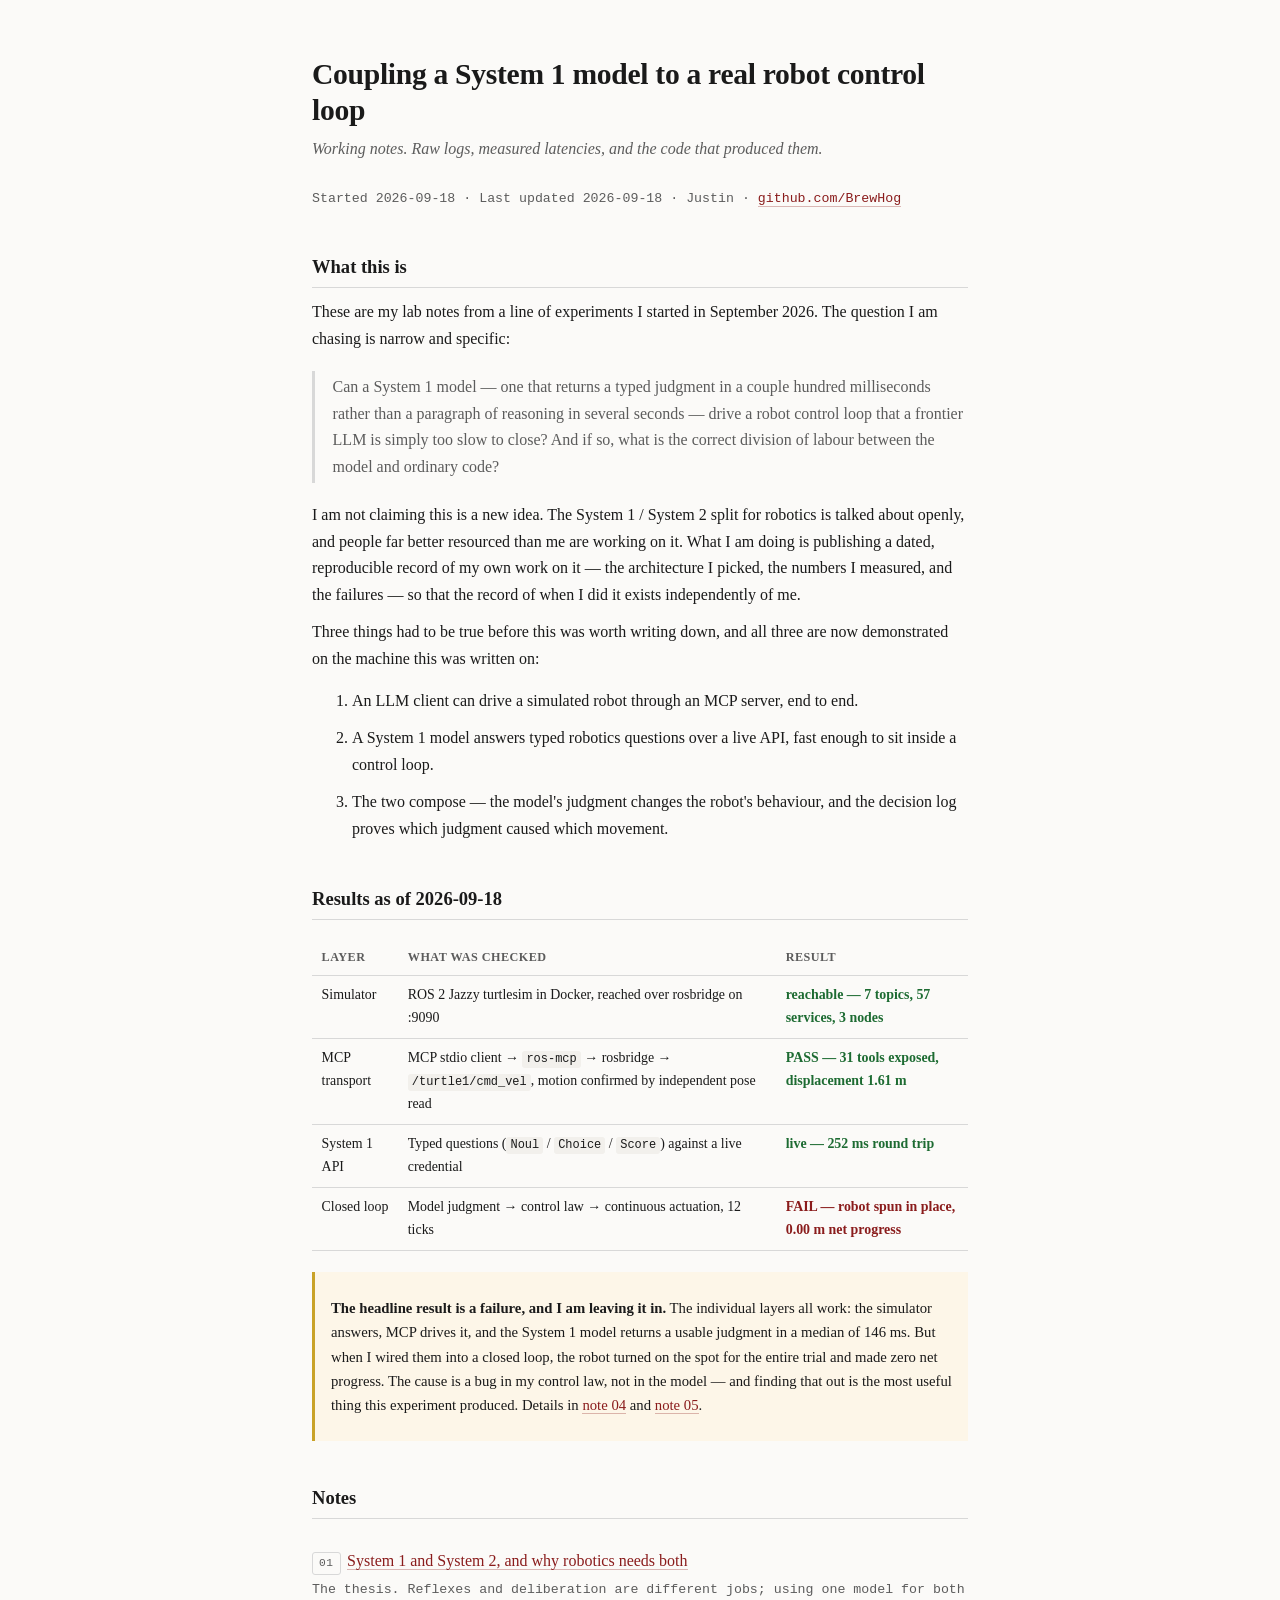
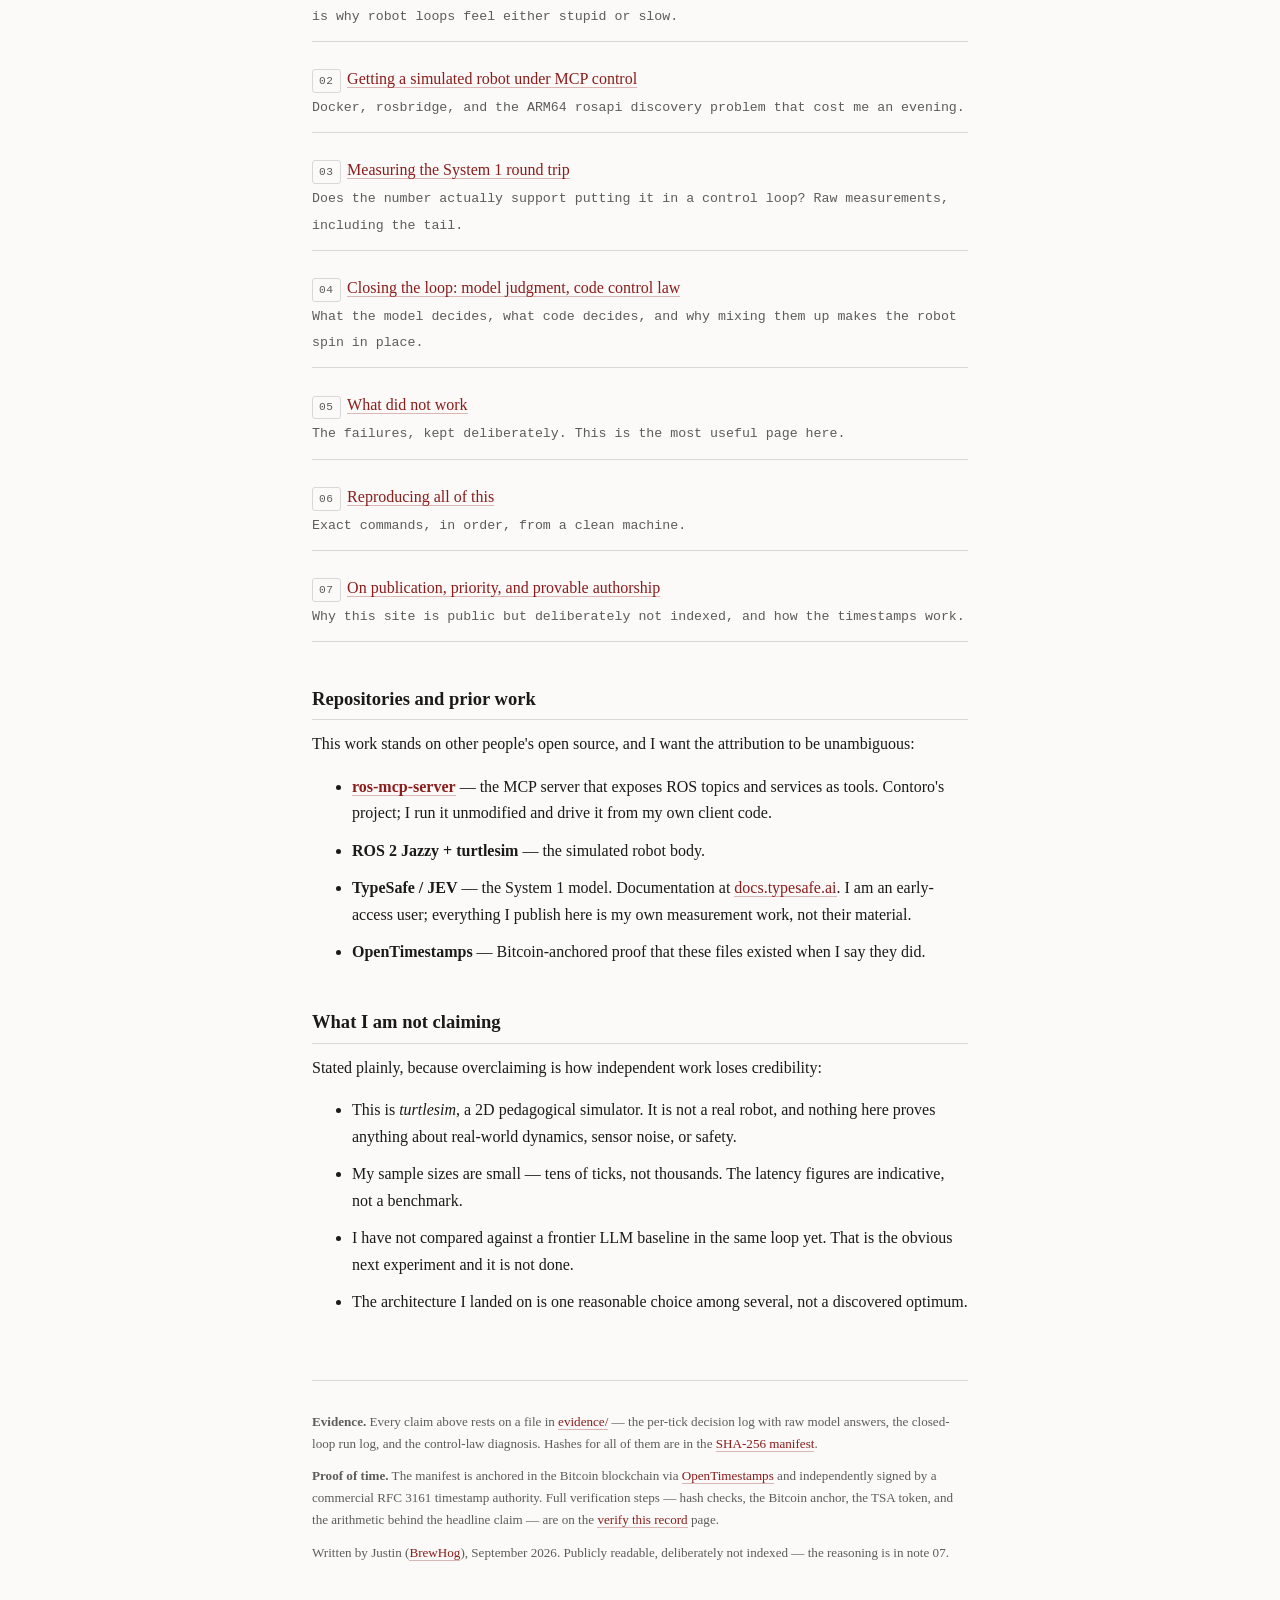
==== index.html @ d902bcf4 "Move site to repo root for GitHub Pages Pages only accepts / or /docs as a source directory, and wit" ====
<!DOCTYPE html>
<html lang="en">
<head>
<meta charset="utf-8">
<meta name="viewport" content="width=device-width, initial-scale=1">
<title>System 1 Robot Control — Working Notes</title>
<meta name="description" content="Working notes on coupling a System 1 classifier model to a ROS 2 robot through an MCP server.">
<!-- Deliberately not indexed. See /notes/on-publication.html for why, and for how to verify authorship. -->
<meta name="robots" content="noindex, nofollow, noarchive">
<meta name="googlebot" content="noindex, nofollow">
<link rel="stylesheet" href="style.css">
</head>
<body>
<div class="wrap">

<h1>Coupling a System&nbsp;1 model to a real robot control loop</h1>
<p class="sub">Working notes. Raw logs, measured latencies, and the code that produced them.</p>

<p class="meta">
Started 2026-09-18 &middot; Last updated 2026-09-18 &middot; Justin &middot;
<a href="https://github.com/BrewHog">github.com/BrewHog</a>
</p>

<h2>What this is</h2>

<p>These are my lab notes from a line of experiments I started in September 2026. The
question I am chasing is narrow and specific:</p>

<blockquote>
Can a System&nbsp;1 model — one that returns a typed judgment in a couple hundred
milliseconds rather than a paragraph of reasoning in several seconds — drive a robot
control loop that a frontier LLM is simply too slow to close? And if so, what is the
correct division of labour between the model and ordinary code?
</blockquote>

<p>I am not claiming this is a new idea. The System&nbsp;1 / System&nbsp;2 split for
robotics is talked about openly, and people far better resourced than me are working on
it. What I am doing is publishing a dated, reproducible record of my own work on it —
the architecture I picked, the numbers I measured, and the failures — so that the
record of when I did it exists independently of me.</p>

<p>Three things had to be true before this was worth writing down, and all three are now
demonstrated on the machine this was written on:</p>

<ol>
<li>An LLM client can drive a simulated robot through an MCP server, end to end.</li>
<li>A System&nbsp;1 model answers typed robotics questions over a live API, fast enough
to sit inside a control loop.</li>
<li>The two compose — the model's judgment changes the robot's behaviour, and the
decision log proves which judgment caused which movement.</li>
</ol>

<h2>Results as of 2026-09-18</h2>

<table>
<thead>
<tr><th>Layer</th><th>What was checked</th><th>Result</th></tr>
</thead>
<tbody>
<tr>
  <td>Simulator</td>
  <td>ROS&nbsp;2 Jazzy turtlesim in Docker, reached over rosbridge on :9090</td>
  <td class="pass">reachable — 7 topics, 57 services, 3 nodes</td>
</tr>
<tr>
  <td>MCP transport</td>
  <td>MCP stdio client &rarr; <code>ros-mcp</code> &rarr; rosbridge &rarr; <code>/turtle1/cmd_vel</code>, motion confirmed by independent pose read</td>
  <td class="pass">PASS — 31 tools exposed, displacement 1.61&nbsp;m</td>
</tr>
<tr>
  <td>System&nbsp;1 API</td>
  <td>Typed questions (<code>Noul</code> / <code>Choice</code> / <code>Score</code>) against a live credential</td>
  <td class="pass">live — 252&nbsp;ms round trip</td>
</tr>
<tr>
  <td>Closed loop</td>
  <td>Model judgment &rarr; control law &rarr; continuous actuation, 12 ticks</td>
  <td class="fail">FAIL — robot spun in place, 0.00&nbsp;m net progress</td>
</tr>
</tbody>
</table>

<div class="note">
<p><strong>The headline result is a failure, and I am leaving it in.</strong> The
individual layers all work: the simulator answers, MCP drives it, and the System&nbsp;1
model returns a usable judgment in a median of 146&nbsp;ms. But when I wired them into a
closed loop, the robot turned on the spot for the entire trial and made zero net progress.
The cause is a bug in my control law, not in the model — and finding that out is the most
useful thing this experiment produced. Details in
<a href="notes/jev-closed-loop.html">note 04</a> and
<a href="notes/what-did-not-work.html">note 05</a>.</p>
</div>

<h2>Notes</h2>

<ul class="postlist">
<li>
  <span class="tag">01</span><span class="t"><a href="notes/system-one-and-system-two.html">System 1 and System 2, and why robotics needs both</a></span><br>
  <span class="meta">The thesis. Reflexes and deliberation are different jobs; using one model for both is why robot loops feel either stupid or slow.</span>
</li>
<li>
  <span class="tag">02</span><span class="t"><a href="notes/ros-mcp-verified.html">Getting a simulated robot under MCP control</a></span><br>
  <span class="meta">Docker, rosbridge, and the ARM64 rosapi discovery problem that cost me an evening.</span>
</li>
<li>
  <span class="tag">03</span><span class="t"><a href="notes/jev-latency.html">Measuring the System 1 round trip</a></span><br>
  <span class="meta">Does the number actually support putting it in a control loop? Raw measurements, including the tail.</span>
</li>
<li>
  <span class="tag">04</span><span class="t"><a href="notes/jev-closed-loop.html">Closing the loop: model judgment, code control law</a></span><br>
  <span class="meta">What the model decides, what code decides, and why mixing them up makes the robot spin in place.</span>
</li>
<li>
  <span class="tag">05</span><span class="t"><a href="notes/what-did-not-work.html">What did not work</a></span><br>
  <span class="meta">The failures, kept deliberately. This is the most useful page here.</span>
</li>
<li>
  <span class="tag">06</span><span class="t"><a href="notes/reproduce.html">Reproducing all of this</a></span><br>
  <span class="meta">Exact commands, in order, from a clean machine.</span>
</li>
<li>
  <span class="tag">07</span><span class="t"><a href="notes/on-publication.html">On publication, priority, and provable authorship</a></span><br>
  <span class="meta">Why this site is public but deliberately not indexed, and how the timestamps work.</span>
</li>
</ul>

<h2>Repositories and prior work</h2>

<p>This work stands on other people's open source, and I want the attribution to be
unambiguous:</p>

<ul>
<li><strong><a href="https://github.com/robotmcp/ros-mcp-server">ros-mcp-server</a></strong> —
the MCP server that exposes ROS topics and services as tools. Contoro's project; I run it
unmodified and drive it from my own client code.</li>
<li><strong>ROS&nbsp;2 Jazzy + turtlesim</strong> — the simulated robot body.</li>
<li><strong>TypeSafe / JEV</strong> — the System&nbsp;1 model. Documentation at
<a href="https://docs.typesafe.ai/introduction">docs.typesafe.ai</a>. I am an early-access
user; everything I publish here is my own measurement work, not their material.</li>
<li><strong>OpenTimestamps</strong> — Bitcoin-anchored proof that these files existed when
I say they did.</li>
</ul>

<h2>What I am not claiming</h2>

<p>Stated plainly, because overclaiming is how independent work loses credibility:</p>

<ul>
<li>This is <em>turtlesim</em>, a 2D pedagogical simulator. It is not a real robot, and
nothing here proves anything about real-world dynamics, sensor noise, or safety.</li>
<li>My sample sizes are small — tens of ticks, not thousands. The latency figures are
indicative, not a benchmark.</li>
<li>I have not compared against a frontier LLM baseline in the same loop yet. That is the
obvious next experiment and it is not done.</li>
<li>The architecture I landed on is one reasonable choice among several, not a discovered
optimum.</li>
</ul>

<div class="foot">
<p><strong>Evidence.</strong> Every claim above rests on a file in
<a href="evidence/">evidence/</a> — the per-tick decision log with raw model answers, the
closed-loop run log, and the control-law diagnosis. Hashes for all of them are in the
<a href="manifest.txt">SHA-256 manifest</a>.</p>
<p><strong>Proof of time.</strong> The manifest is anchored in the Bitcoin blockchain via
<a href="https://opentimestamps.org">OpenTimestamps</a> and independently signed by a
commercial RFC&nbsp;3161 timestamp authority. Full verification steps — hash checks, the
Bitcoin anchor, the TSA token, and the arithmetic behind the headline claim — are on the
<a href="verify.html">verify this record</a> page.</p>
<p>Written by Justin (<a href="https://github.com/BrewHog">BrewHog</a>), September 2026.
Publicly readable, deliberately not indexed — the reasoning is in note 07.</p>
</div>

</div>
</body>
</html>
---- style.css ----
:root {
  --ink:#1a1a1a; --dim:#5c5c5c; --rule:#d8d8d8; --accent:#8a1c1c;
  --bg:#fbfaf8; --code:#f2f0ec;
}
* { box-sizing:border-box; }
body { margin:0; background:var(--bg); color:var(--ink);
  font:16px/1.65 Georgia, "Iowan Old Style", "Times New Roman", serif; }
.wrap { max-width:44rem; margin:0 auto; padding:3.5rem 1.5rem 6rem; }
h1 { font-size:1.85rem; line-height:1.22; margin:0 0 .5rem; letter-spacing:-.01em; }
h2 { font-size:1.16rem; margin:2.6rem 0 .7rem; padding-bottom:.3rem;
  border-bottom:1px solid var(--rule); }
h3 { font-size:1rem; margin:1.9rem 0 .5rem; }
p, li { margin:.7rem 0; }
a { color:var(--accent); text-decoration:none;
  border-bottom:1px solid rgba(138,28,28,.3); }
a:hover { border-bottom-color:var(--accent); }
.sub { color:var(--dim); font-style:italic; margin:0 0 1.6rem; }
.meta { color:var(--dim); font-size:.83rem;
  font-family:ui-monospace, Menlo, monospace; }
hr { border:0; border-top:1px solid var(--rule); margin:2.5rem 0; }
code, pre, .mono { font-family:ui-monospace, SFMono-Regular, Menlo, monospace;
  font-size:.86em; }
code { background:var(--code); padding:.1em .34em; border-radius:3px; }
pre { background:var(--code); padding:1rem; overflow-x:auto;
  border-left:3px solid var(--rule); font-size:.8rem; line-height:1.5; }
pre code { background:none; padding:0; }
table { border-collapse:collapse; width:100%; margin:1.2rem 0; font-size:.87rem; }
th, td { text-align:left; padding:.5rem .6rem; border-bottom:1px solid var(--rule);
  vertical-align:top; }
th { font-weight:600; font-size:.76rem; text-transform:uppercase;
  letter-spacing:.04em; color:var(--dim); }
td.num, th.num { text-align:right; font-family:ui-monospace, Menlo, monospace; }
.pass { color:#1d6b32; font-weight:600; }
.fail { color:#8a1c1c; font-weight:600; }
.warn { color:#8a5a1c; font-weight:600; }
blockquote { margin:1.2rem 0; padding:.2rem 0 .2rem 1.1rem;
  border-left:3px solid var(--rule); color:var(--dim); }
.postlist { list-style:none; padding:0; }
.postlist li { padding:.8rem 0; border-bottom:1px solid var(--rule); }
.tag { display:inline-block; font-family:ui-monospace, Menlo, monospace;
  font-size:.7rem; text-transform:uppercase; letter-spacing:.05em;
  color:var(--dim); border:1px solid var(--rule); border-radius:3px;
  padding:.1rem .38rem; margin-right:.4rem; }
.nav { margin:0 0 2rem; font-size:.85rem;
  font-family:ui-monospace, Menlo, monospace; color:var(--dim); }
.foot { margin-top:4rem; padding-top:1.2rem; border-top:1px solid var(--rule);
  color:var(--dim); font-size:.82rem; }
.note { background:#fdf6e8; border-left:3px solid #c9a227; padding:.8rem 1rem;
  margin:1.3rem 0; font-size:.92rem; }
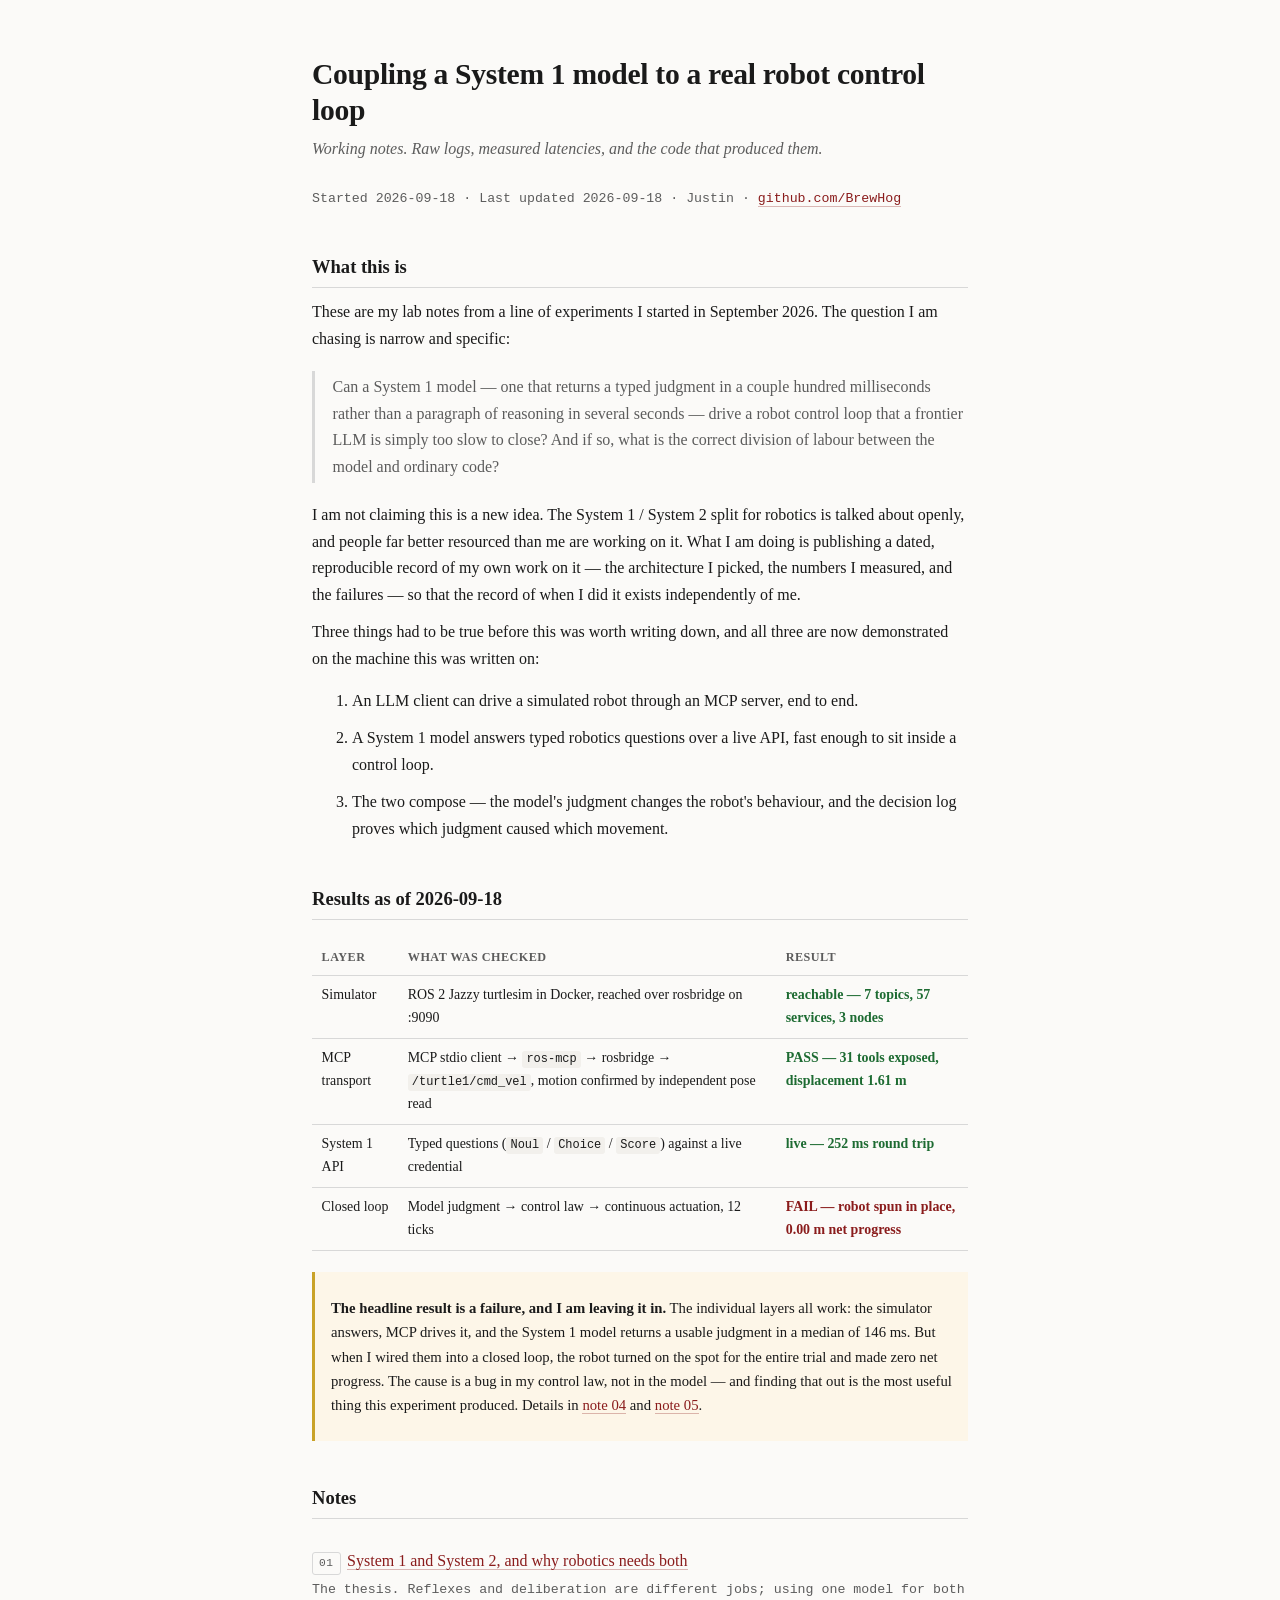
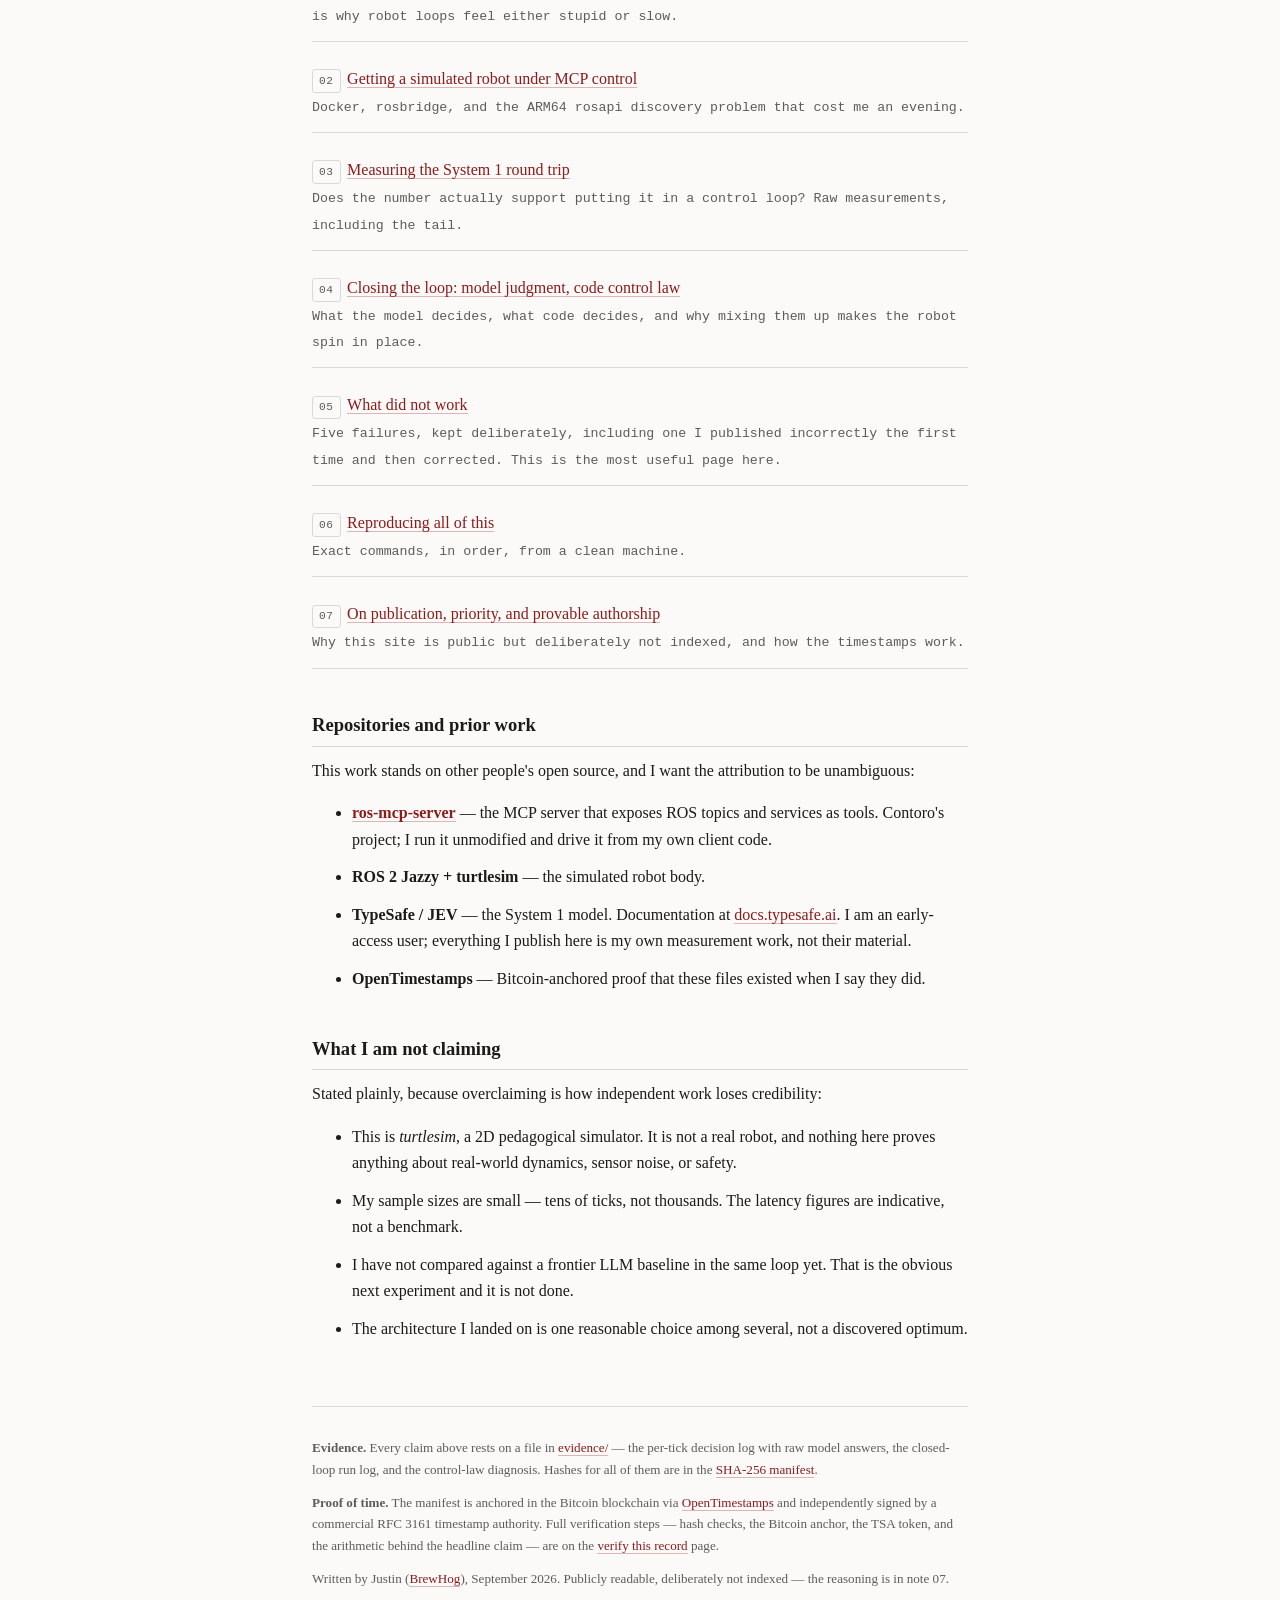
==== commit 6b526926: "Correction: the out-of-range Score was my bug, not the model's My first write-up claimed the System " ====
--- a/index.html
+++ b/index.html
@@ -112,7 +112,8 @@
 </li>
 <li>
   <span class="tag">05</span><span class="t"><a href="notes/what-did-not-work.html">What did not work</a></span><br>
-  <span class="meta">The failures, kept deliberately. This is the most useful page here.</span>
+  <span class="meta">Five failures, kept deliberately, including one I published incorrectly the
+  first time and then corrected. This is the most useful page here.</span>
 </li>
 <li>
   <span class="tag">06</span><span class="t"><a href="notes/reproduce.html">Reproducing all of this</a></span><br>
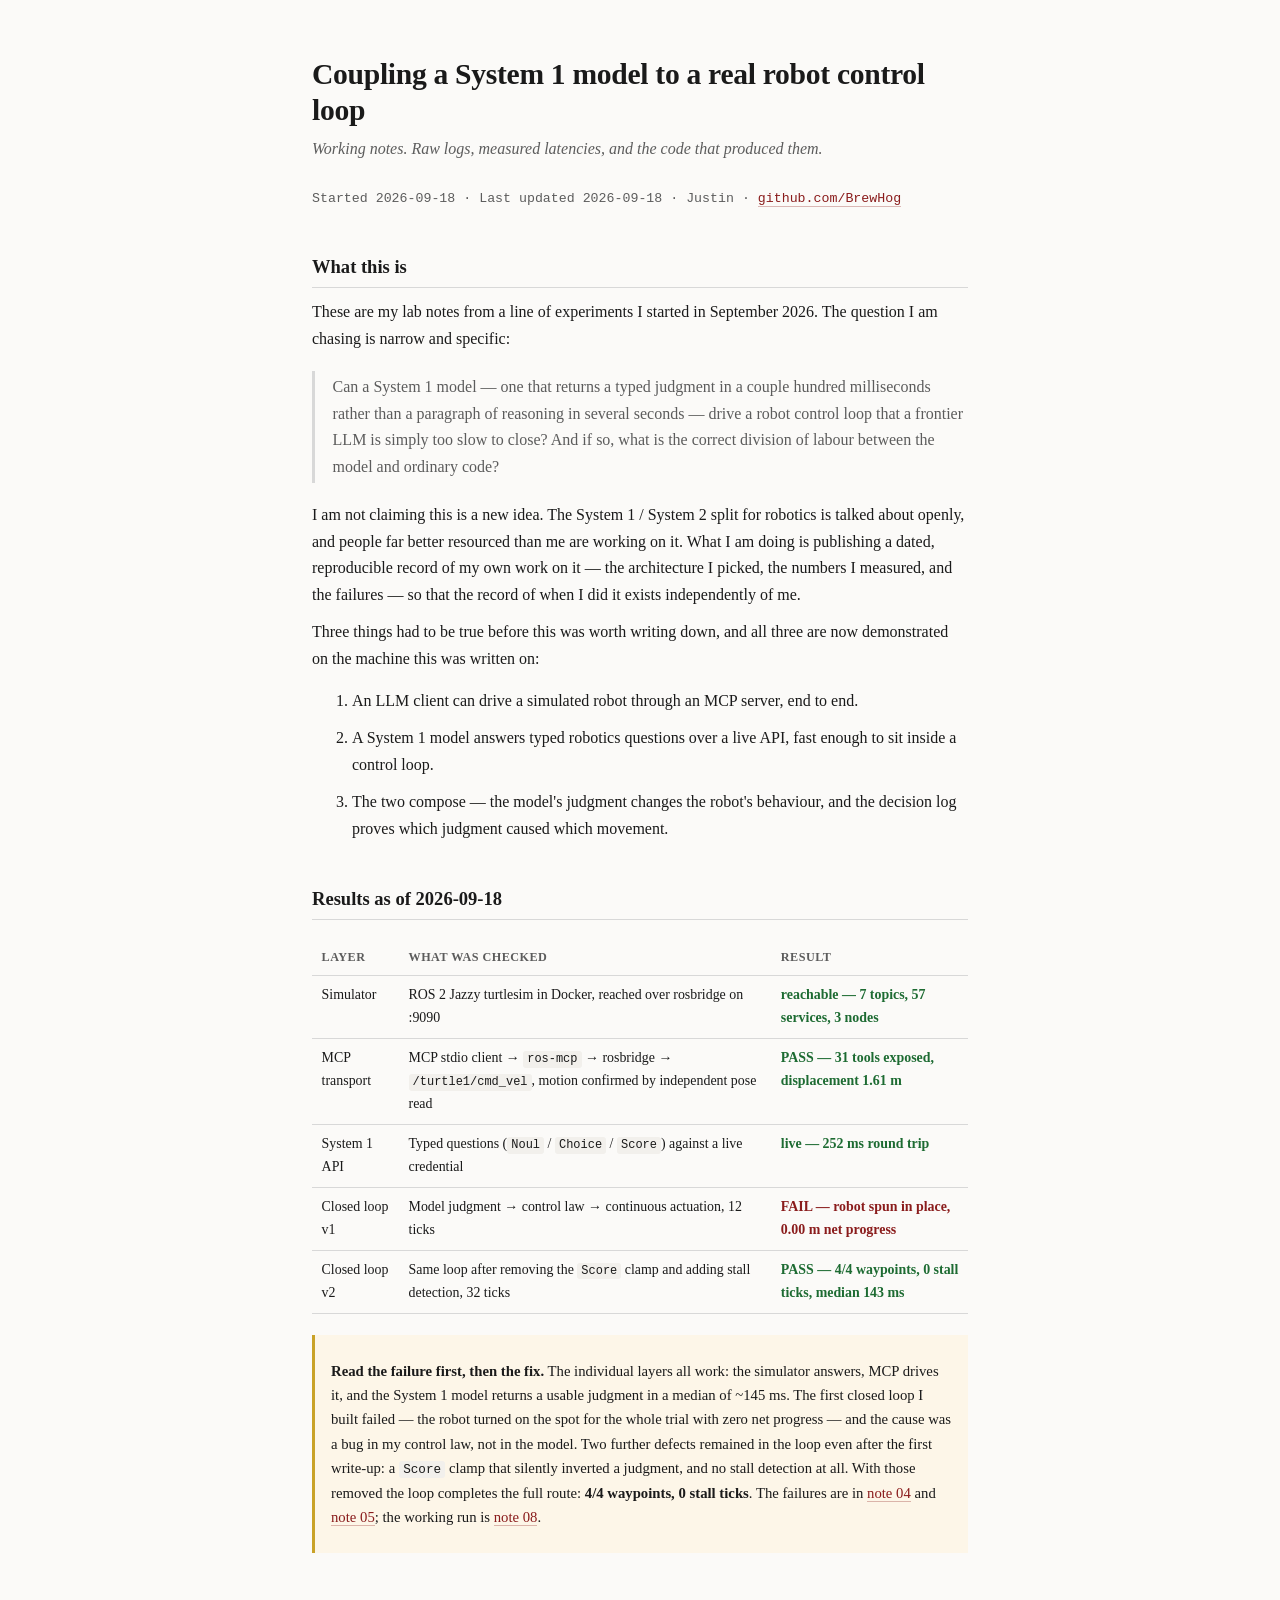
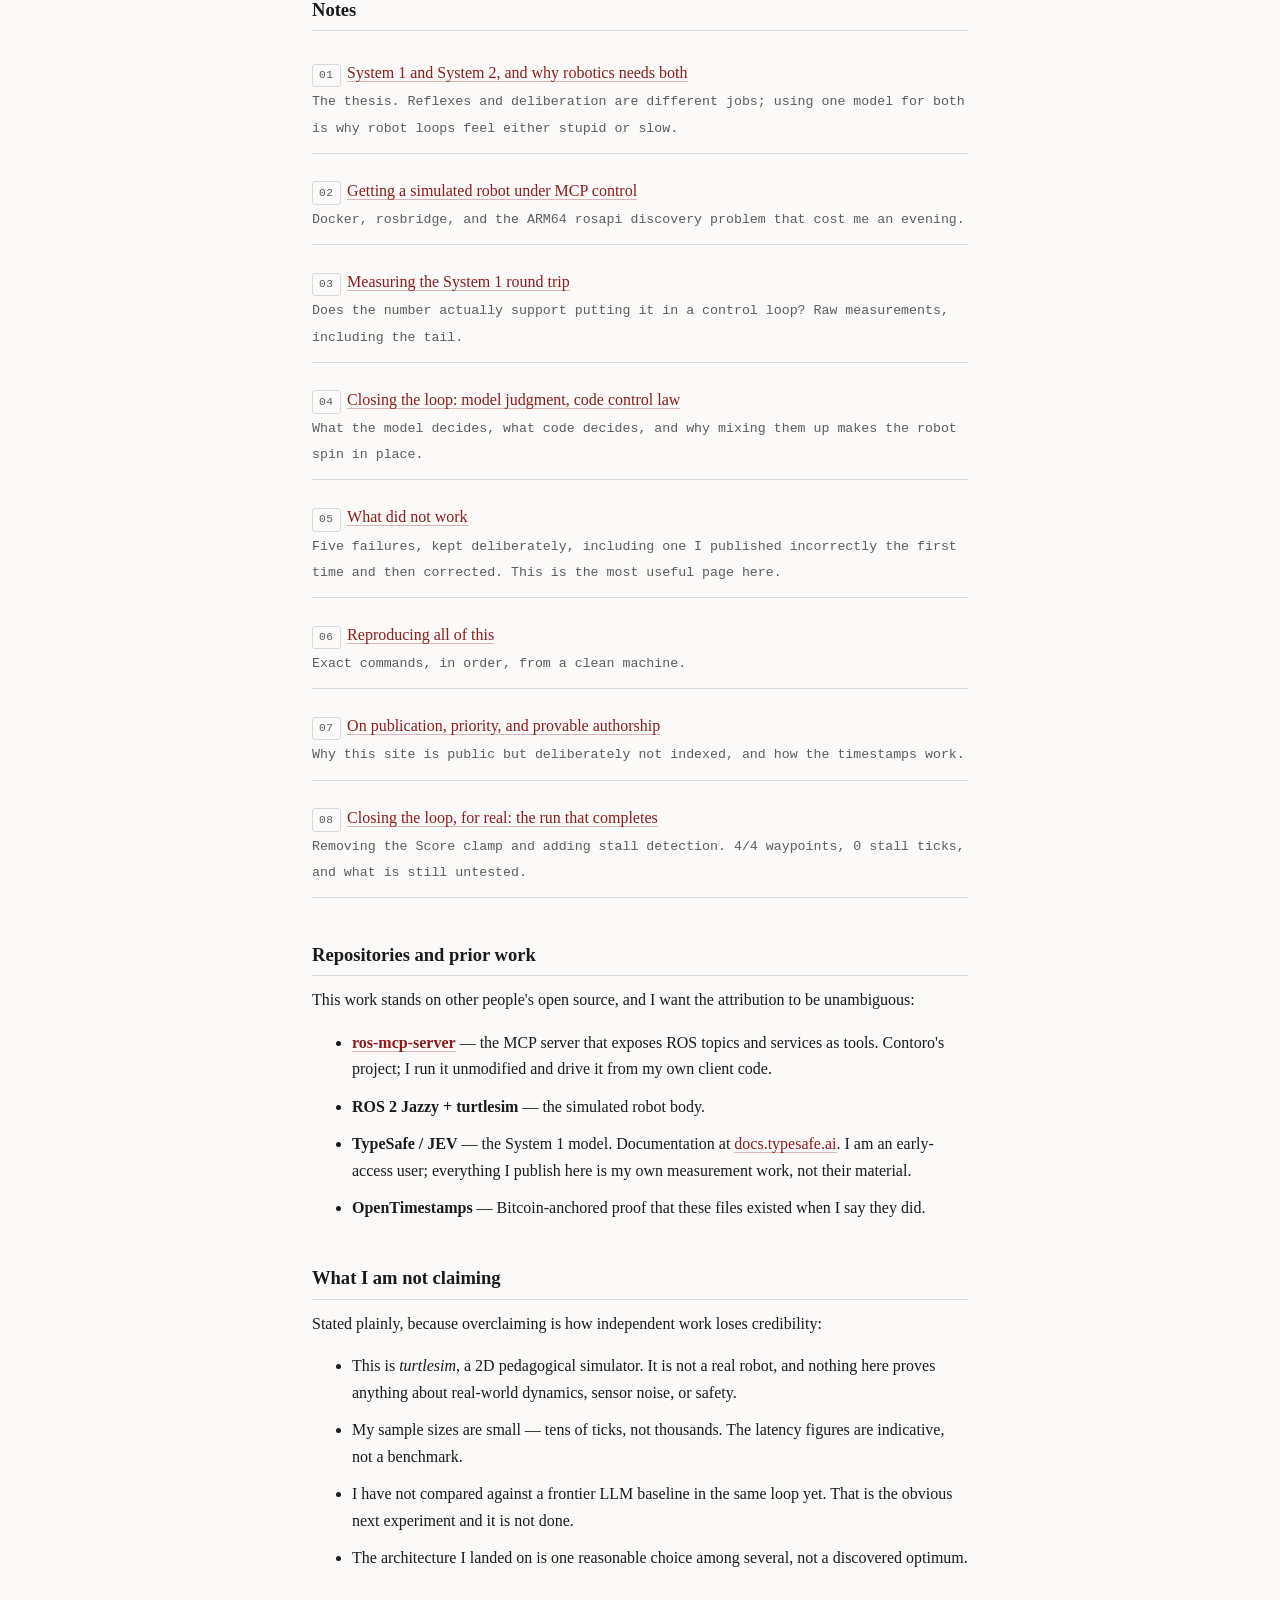
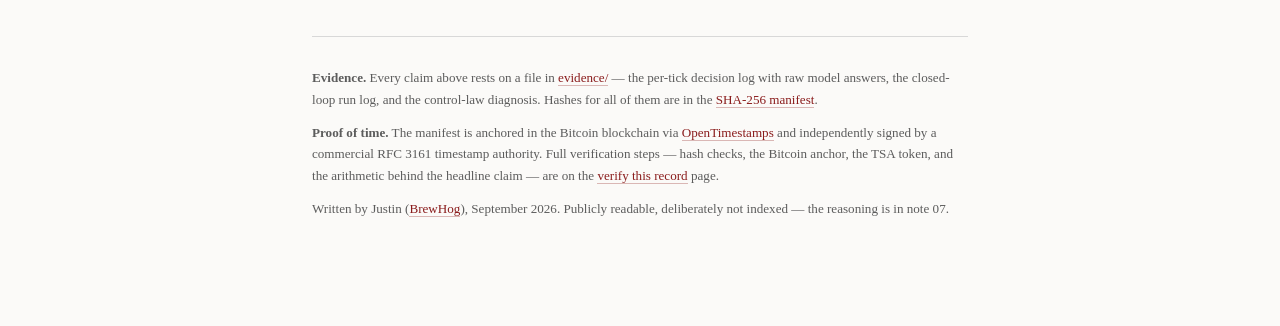
==== commit db265eaa: "Integrate corrected-scale run and re-anchor proof chain Folds in concurrent work from another sessio" ====
--- a/index.html
+++ b/index.html
@@ -73,22 +73,29 @@
   <td class="pass">live — 252&nbsp;ms round trip</td>
 </tr>
 <tr>
-  <td>Closed loop</td>
+  <td>Closed loop v1</td>
   <td>Model judgment &rarr; control law &rarr; continuous actuation, 12 ticks</td>
   <td class="fail">FAIL — robot spun in place, 0.00&nbsp;m net progress</td>
+</tr>
+<tr>
+  <td>Closed loop v2</td>
+  <td>Same loop after removing the <code>Score</code> clamp and adding stall detection, 32 ticks</td>
+  <td class="pass">PASS — 4/4 waypoints, 0 stall ticks, median 143&nbsp;ms</td>
 </tr>
 </tbody>
 </table>
 
 <div class="note">
-<p><strong>The headline result is a failure, and I am leaving it in.</strong> The
-individual layers all work: the simulator answers, MCP drives it, and the System&nbsp;1
-model returns a usable judgment in a median of 146&nbsp;ms. But when I wired them into a
-closed loop, the robot turned on the spot for the entire trial and made zero net progress.
-The cause is a bug in my control law, not in the model — and finding that out is the most
-useful thing this experiment produced. Details in
-<a href="notes/jev-closed-loop.html">note 04</a> and
-<a href="notes/what-did-not-work.html">note 05</a>.</p>
+<p><strong>Read the failure first, then the fix.</strong> The individual layers all work: the
+simulator answers, MCP drives it, and the System&nbsp;1 model returns a usable judgment in a
+median of ~145&nbsp;ms. The first closed loop I built failed &mdash; the robot turned on the spot
+for the whole trial with zero net progress &mdash; and the cause was a bug in my control law, not
+in the model. Two further defects remained in the loop even after the first write-up: a
+<code>Score</code> clamp that silently inverted a judgment, and no stall detection at all. With
+those removed the loop completes the full route: <strong>4/4 waypoints, 0 stall ticks</strong>.
+The failures are in <a href="notes/jev-closed-loop.html">note 04</a> and
+<a href="notes/what-did-not-work.html">note 05</a>; the working run is
+<a href="notes/jev-closed-loop-corrected.html">note 08</a>.</p>
 </div>
 
 <h2>Notes</h2>
@@ -122,6 +129,10 @@
 <li>
   <span class="tag">07</span><span class="t"><a href="notes/on-publication.html">On publication, priority, and provable authorship</a></span><br>
   <span class="meta">Why this site is public but deliberately not indexed, and how the timestamps work.</span>
+</li>
+<li>
+  <span class="tag">08</span><span class="t"><a href="notes/jev-closed-loop-corrected.html">Closing the loop, for real: the run that completes</a></span><br>
+  <span class="meta">Removing the Score clamp and adding stall detection. 4/4 waypoints, 0 stall ticks, and what is still untested.</span>
 </li>
 </ul>
 
--- a/style.css
+++ b/style.css
@@ -47,3 +47,5 @@
   color:var(--dim); font-size:.82rem; }
 .note { background:#fdf6e8; border-left:3px solid #c9a227; padding:.8rem 1rem;
   margin:1.3rem 0; font-size:.92rem; }
+.callout { background:#eef4fb; border-left:3px solid #4a7fb5; padding:.8rem 1rem;
+  margin:1.3rem 0; font-size:.92rem; }
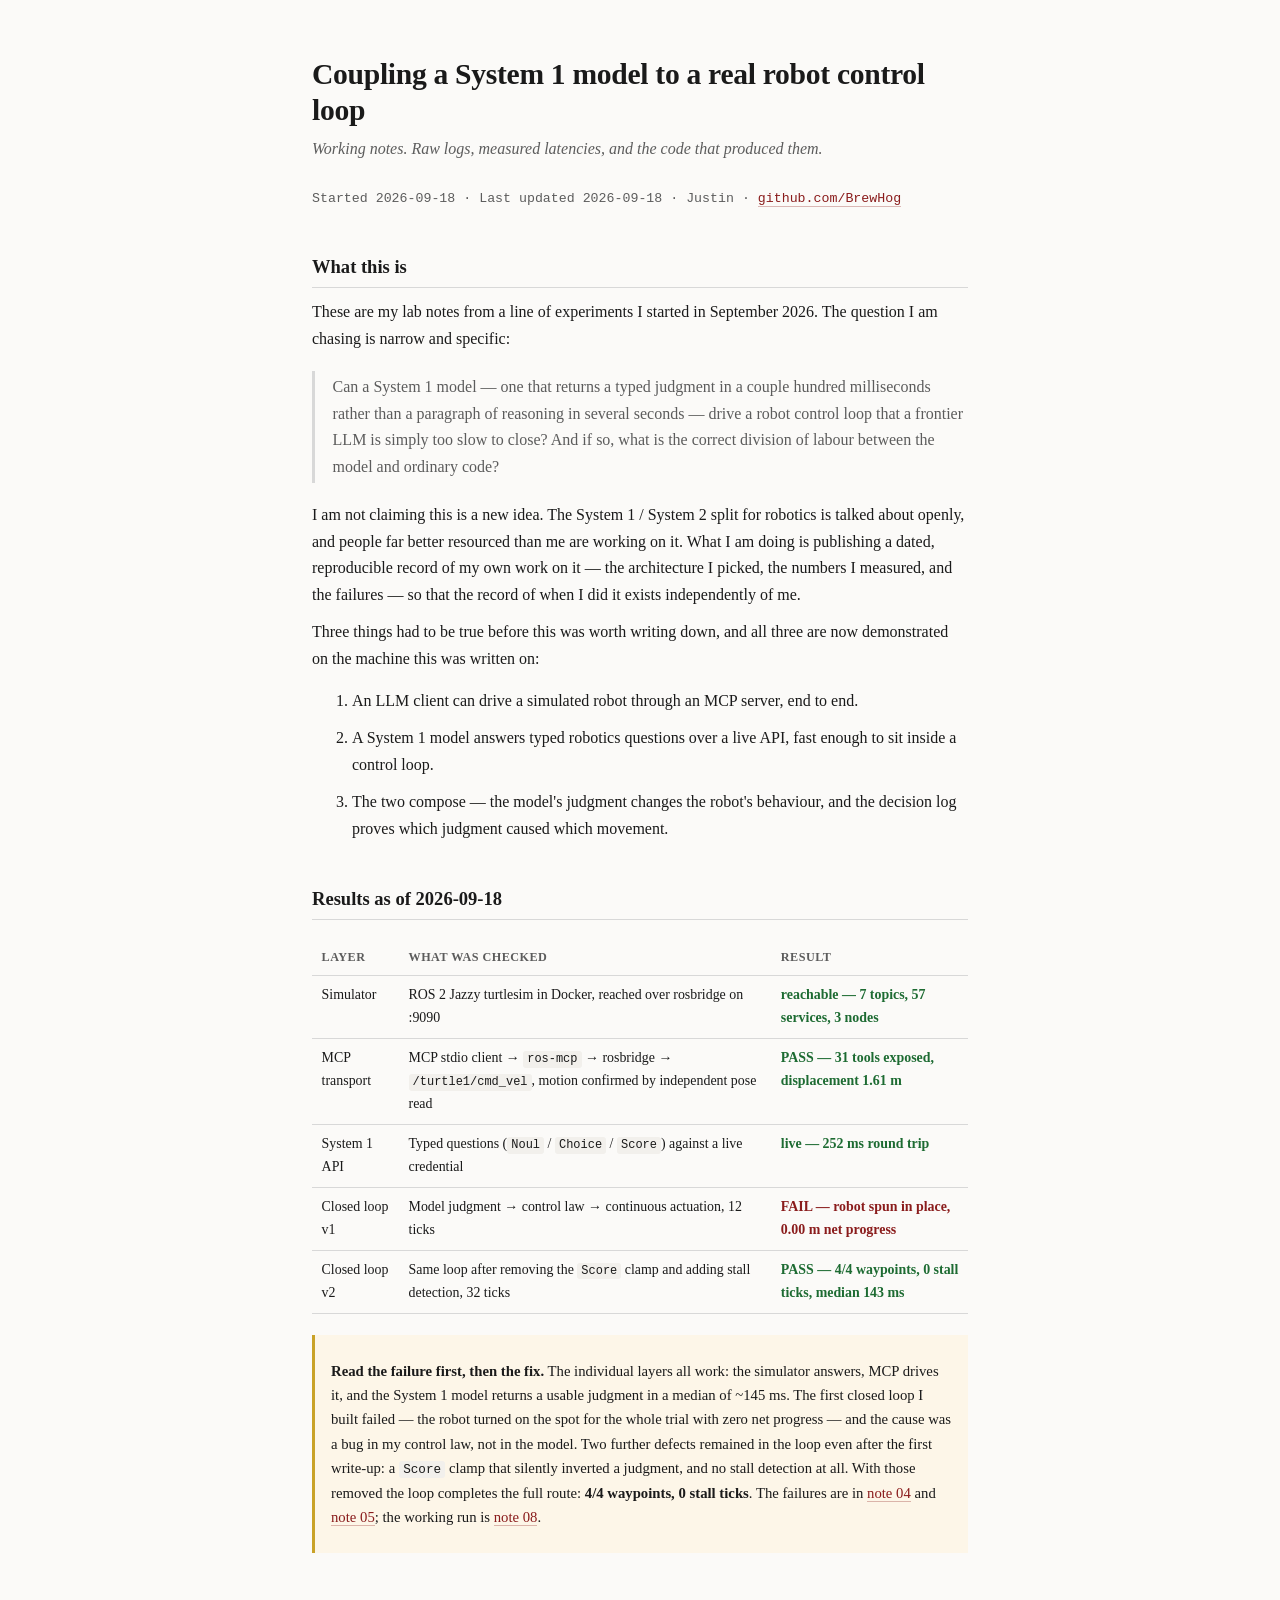
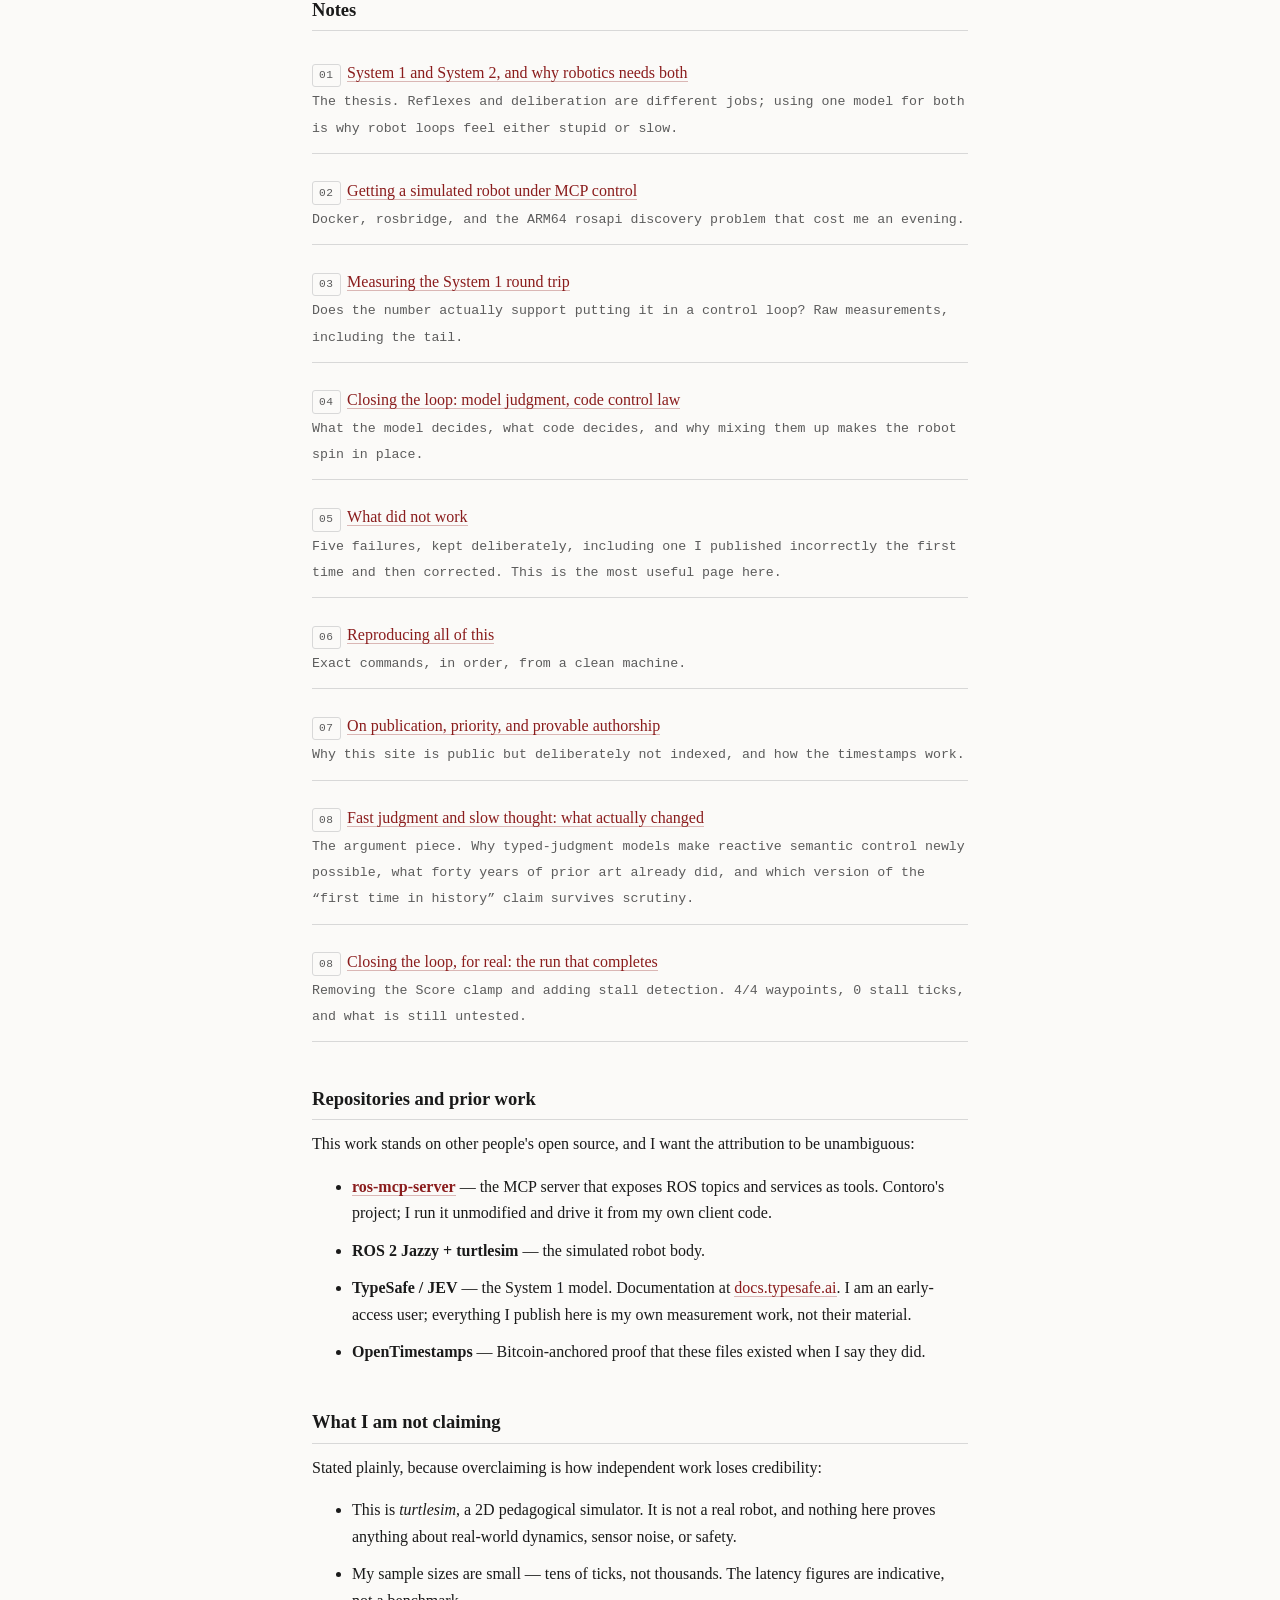
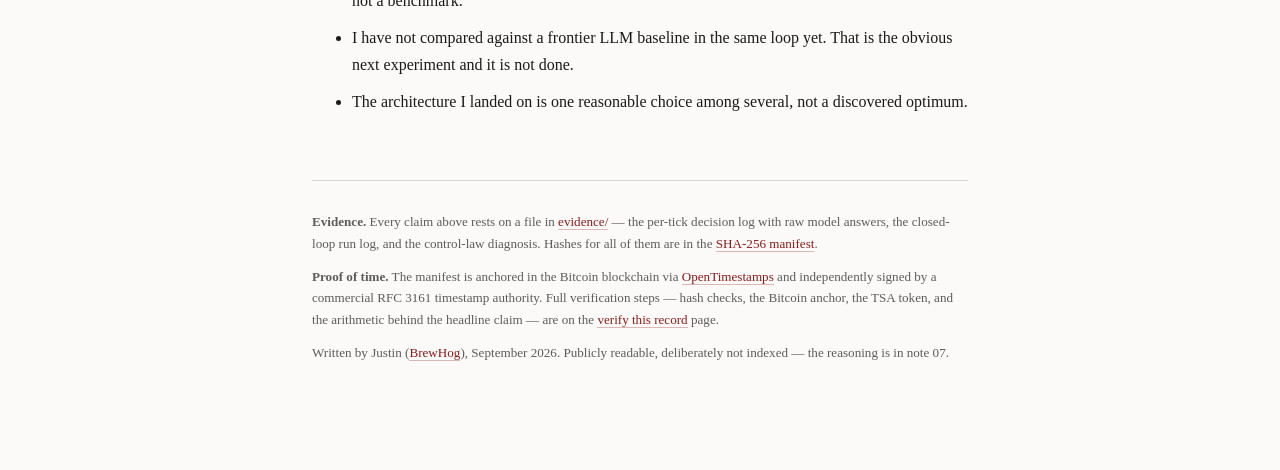
==== commit 39f1cdae: "Add note 08: fast judgment and slow thought An argument piece on why typed-judgment models (JEV-styl" ====
--- a/index.html
+++ b/index.html
@@ -131,6 +131,12 @@
   <span class="meta">Why this site is public but deliberately not indexed, and how the timestamps work.</span>
 </li>
 <li>
+  <span class="tag">08</span><span class="t"><a href="notes/reactivity-with-frontier-intelligence.html">Fast judgment and slow thought: what actually changed</a></span><br>
+  <span class="meta">The argument piece. Why typed-judgment models make reactive semantic control newly
+  possible, what forty years of prior art already did, and which version of the &ldquo;first time in
+  history&rdquo; claim survives scrutiny.</span>
+</li>
+<li>
   <span class="tag">08</span><span class="t"><a href="notes/jev-closed-loop-corrected.html">Closing the loop, for real: the run that completes</a></span><br>
   <span class="meta">Removing the Score clamp and adding stall detection. 4/4 waypoints, 0 stall ticks, and what is still untested.</span>
 </li>
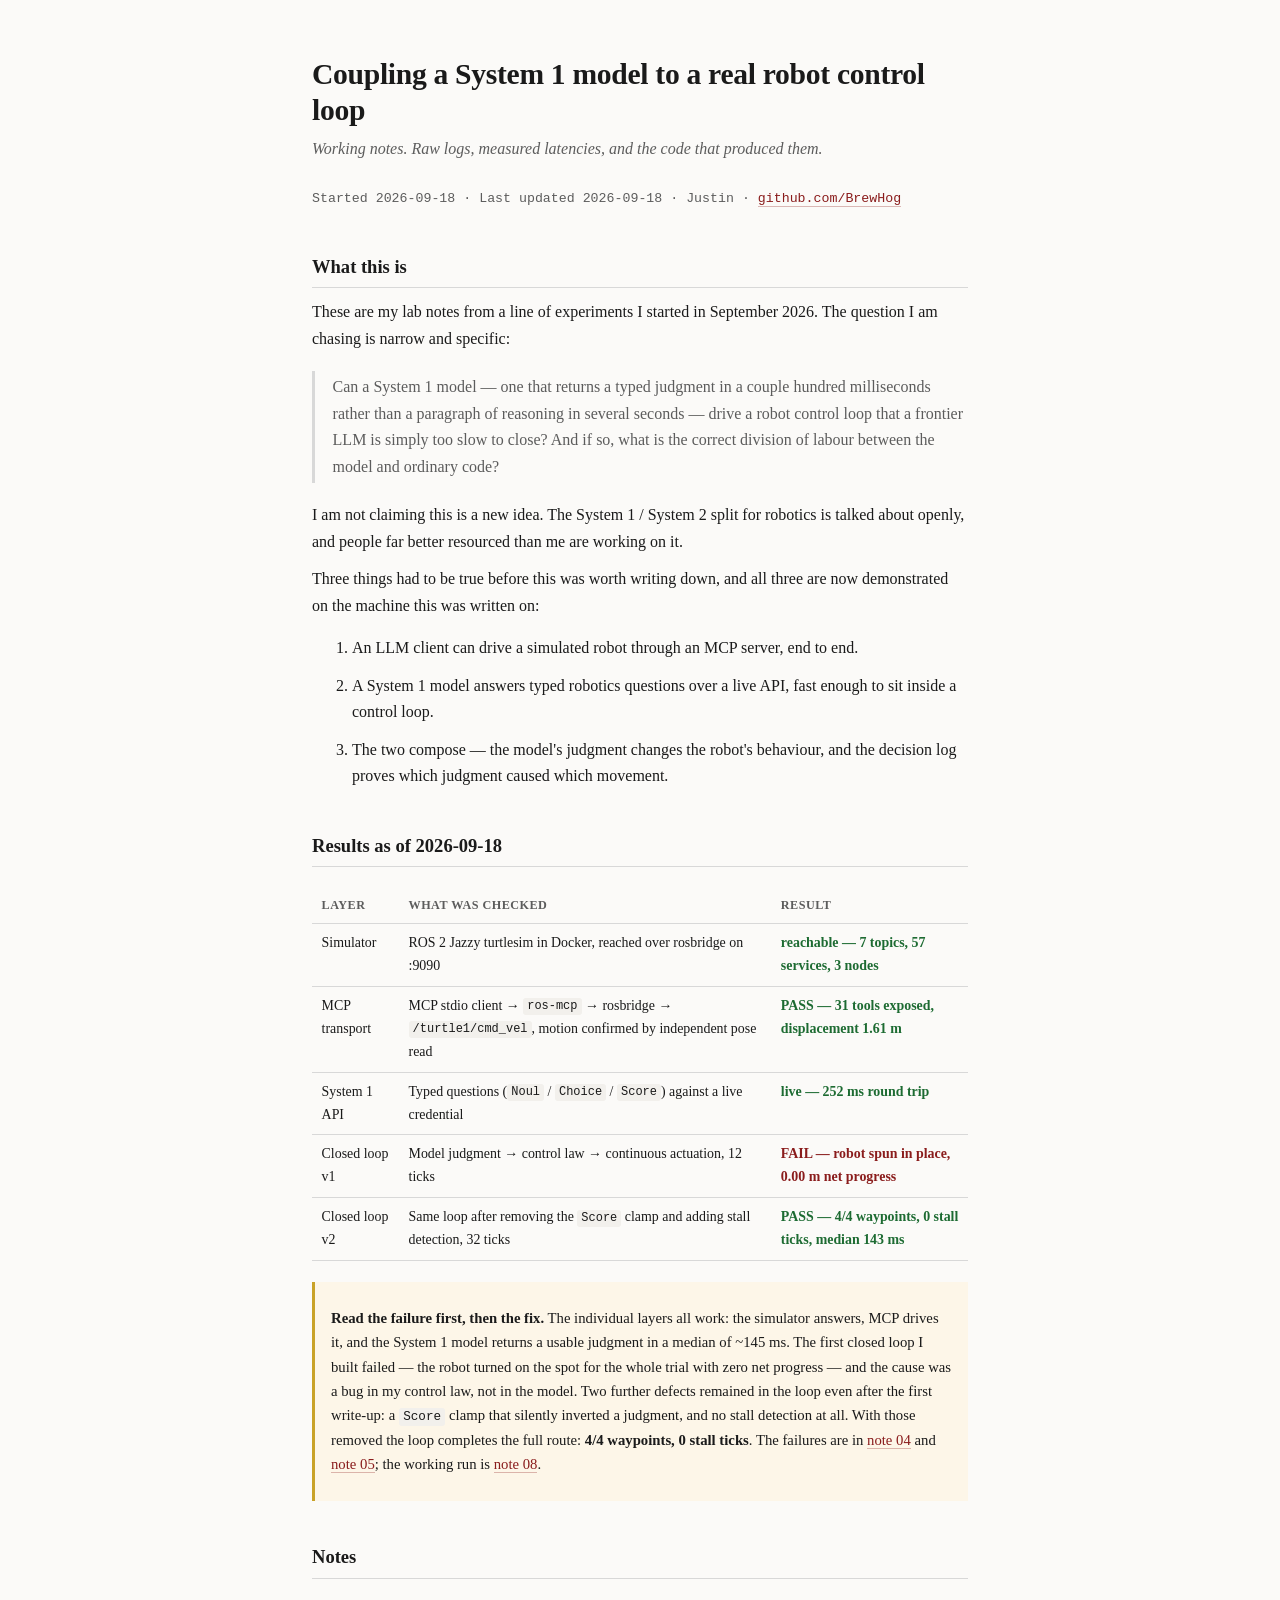
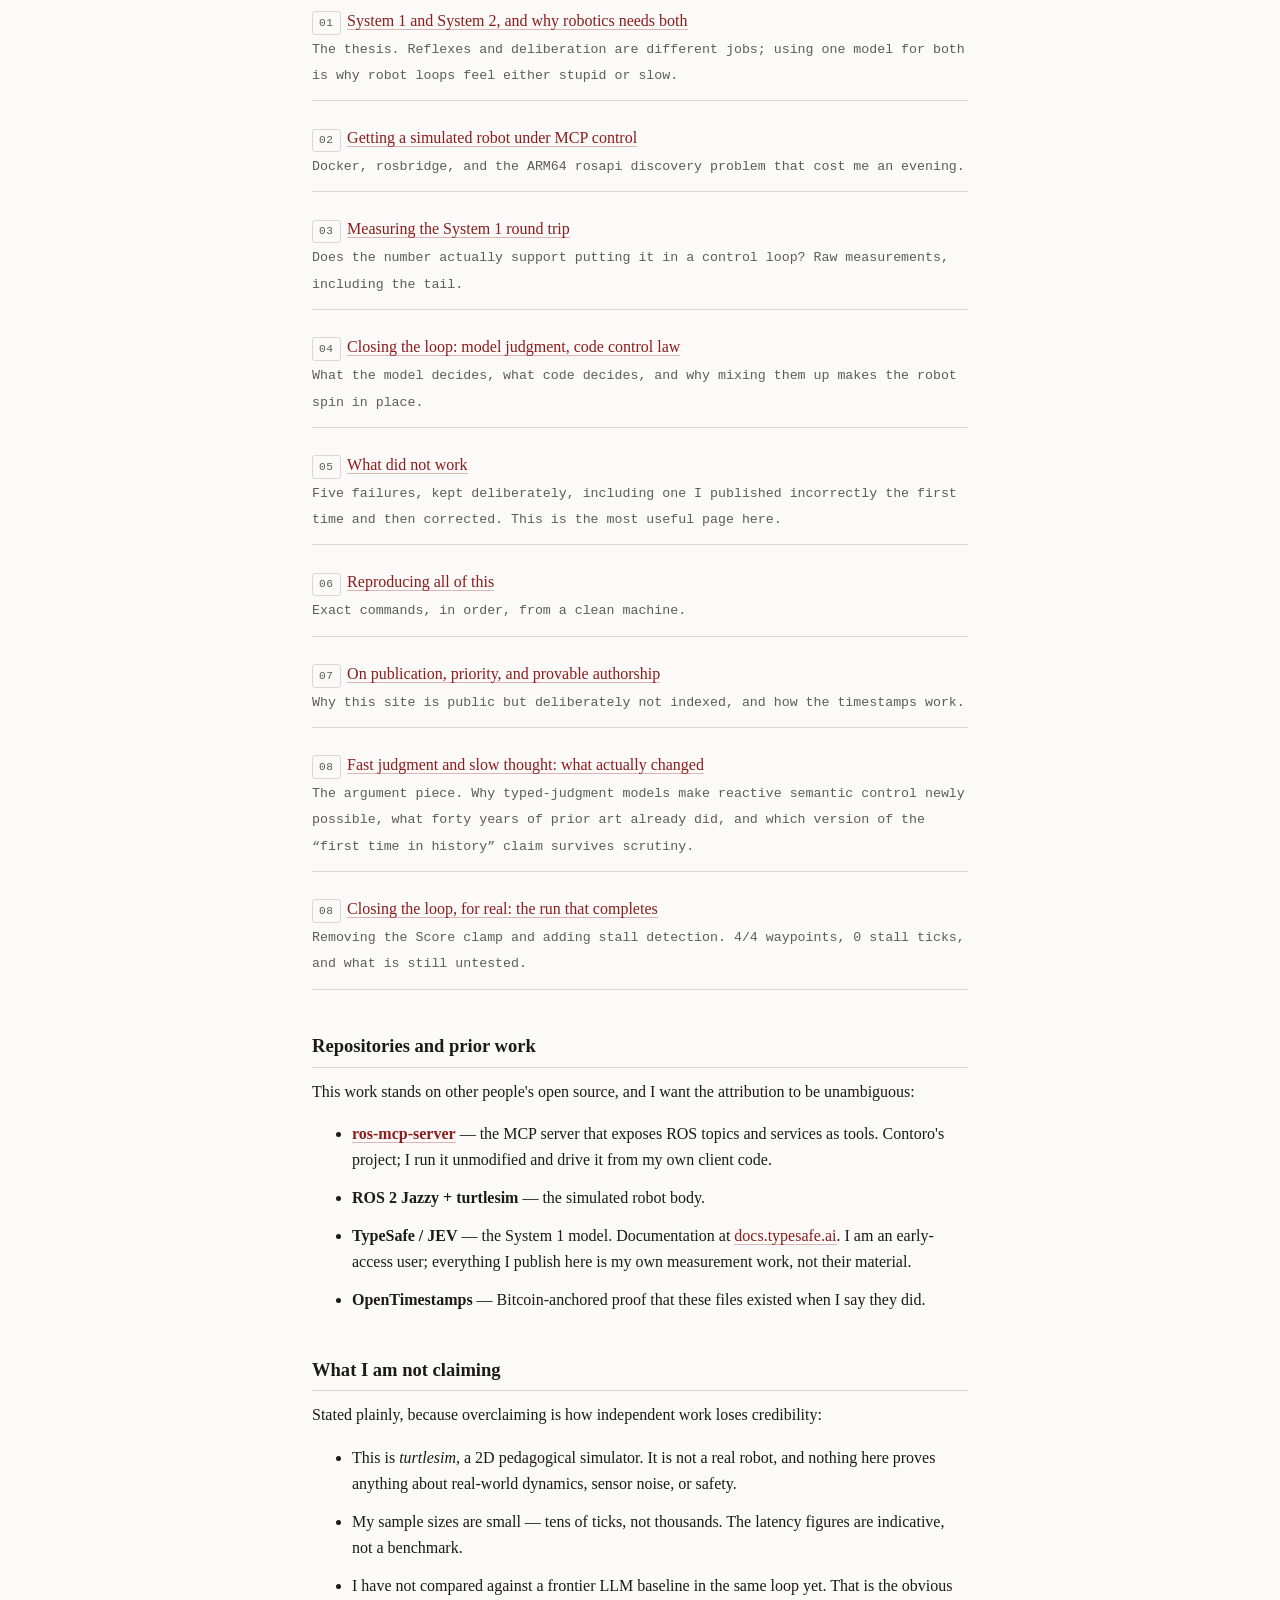
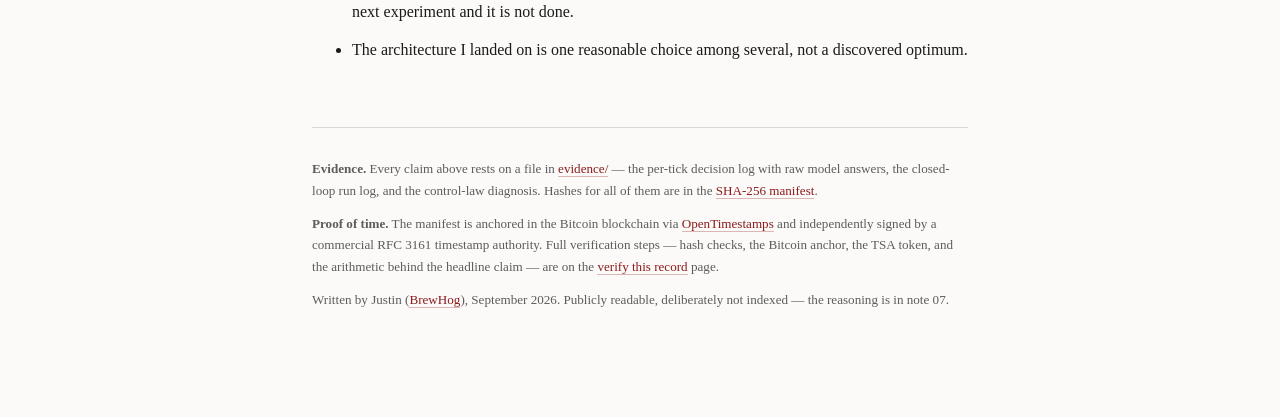
==== commit 8fa03a3c: "Remove self-referential priority sentence from the homepage Drops the sentence claiming the record e" ====
--- a/index.html
+++ b/index.html
@@ -35,9 +35,7 @@
 
 <p>I am not claiming this is a new idea. The System&nbsp;1 / System&nbsp;2 split for
 robotics is talked about openly, and people far better resourced than me are working on
-it. What I am doing is publishing a dated, reproducible record of my own work on it —
-the architecture I picked, the numbers I measured, and the failures — so that the
-record of when I did it exists independently of me.</p>
+it.</p>
 
 <p>Three things had to be true before this was worth writing down, and all three are now
 demonstrated on the machine this was written on:</p>
